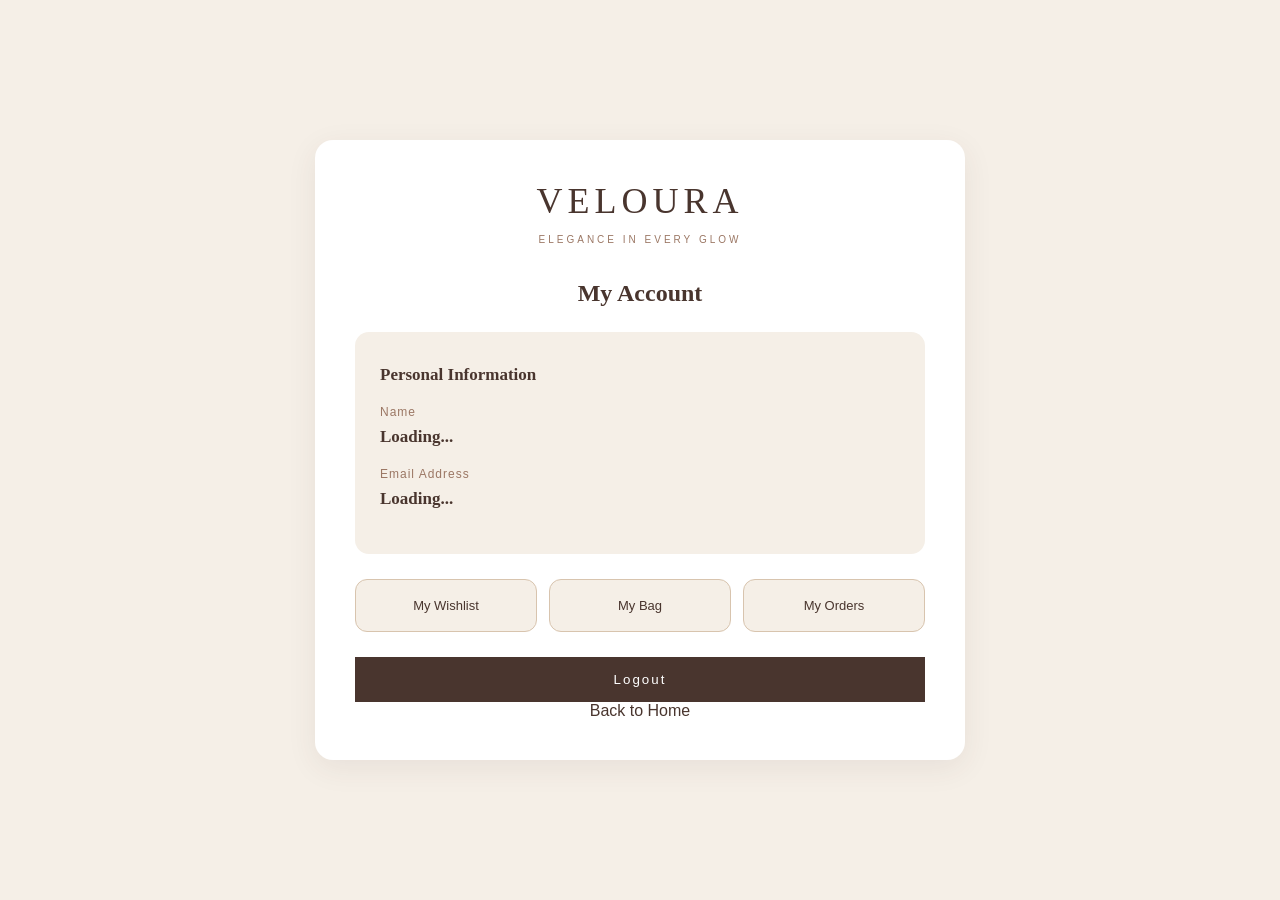
==== account.html @ f35ccfb5 "Add files via upload" ====
<!DOCTYPE html>
<html lang="en">
<head>
    <meta charset="UTF-8">
    <meta name="viewport" content="width=device-width, initial-scale=1.0">
    <title>My Account | VELOURA</title>
    <link rel="stylesheet" href="css/style.css">
</head>

<body class="auth-page">

    <div class="auth-container">

        <h1>VELOURA</h1>
        <p class="auth-tagline">ELEGANCE IN EVERY GLOW</p>

        <h2>My Account</h2>

        <div class="account-details">
            <h3>Personal Information</h3>

            <p>Name</p>
            <h3 id="customerName">Loading...</h3>

            <p>Email Address</p>
            <h3 id="customerEmail">Loading...</h3>
        </div>

        <div class="account-menu">
            <a href="wishlist.html">My Wishlist</a>
            <a href="cart.html">My Bag</a>
            <a href="orders.html">My Orders</a>
        </div>

        <button type="button" id="logoutButton" class="auth-button">
            Logout
        </button>

        <p><a href="index.html">Back to Home</a></p>

    </div>

    <script src="Js/script.js"></script>

</body>
</html>
---- css/style.css ----
/* =========================
   VELOURA - LUXURY WEBSITE
========================= */

:root {
    --ivory: #F5EFE7;
    --champagne: #D8C4AE;
    --mocha: #9B7764;
    --espresso: #49352E;
    --gold: #C6A56B;
    --white: #FFFFFF;
}

* {
    margin: 0;
    padding: 0;
    box-sizing: border-box;
}

body {
    background: var(--ivory);
    color: var(--espresso);
    font-family: 'DM Sans', sans-serif;
}

a {
    text-decoration: none;
    color: inherit;
}

h1, h2, h3 {
    font-family: 'Playfair Display', serif;
}

/* ANNOUNCEMENT */

.announcement {
    background: var(--espresso);
    color: var(--white);
    text-align: center;
    padding: 11px;
    font-size: 11px;
    letter-spacing: 2px;
}

/* NAVIGATION */

.navbar {
    display: flex;
    align-items: center;
    justify-content: space-between;
    padding: 25px 6%;
    background: var(--ivory);
}

.logo {
    font-family: 'Playfair Display', serif;
    font-size: 30px;
    letter-spacing: 5px;
    font-weight: 600;
}

.navbar nav {
    display: flex;
    gap: 35px;
}

.navbar nav a,
.nav-icons a {
    font-size: 13px;
    letter-spacing: 1px;
    transition: 0.3s;
}

.navbar nav a:hover,
.nav-icons a:hover {
    color: var(--mocha);
}

.nav-icons {
    display: flex;
    gap: 20px;
}

/* HERO SECTION */

.hero {
    min-height: 570px;
    background:
        linear-gradient(
            90deg,
            rgba(35, 24, 19, 0.65),
            rgba(35, 24, 19, 0.08)
        ),
        url('https://images.unsplash.com/photo-1601049541289-9b1b7bbbfe19?auto=format&fit=crop&w=1800&q=85');

    background-size: cover;
    background-position: center;
    display: flex;
    align-items: center;
    padding: 70px 9%;
}

.hero-content {
    max-width: 540px;
    color: var(--white);
}

.hero-label {
    font-size: 12px;
    letter-spacing: 4px;
    margin-bottom: 25px;
}

.hero h1 {
    font-size: clamp(48px, 6vw, 76px);
    line-height: 1.15;
    font-weight: 400;
    margin-bottom: 25px;
}

.hero-description {
    font-size: 14px;
    line-height: 2;
    max-width: 410px;
    margin-bottom: 35px;
}

.hero-button {
    display: inline-block;
    background: var(--ivory);
    color: var(--espresso);
    padding: 17px 30px;
    font-size: 11px;
    letter-spacing: 2px;
    transition: 0.3s;
}

.hero-button:hover {
    background: var(--gold);
}

/* CATEGORIES */

.categories {
    padding: 90px 7%;
    text-align: center;
}

.section-label {
    color: var(--mocha);
    letter-spacing: 4px;
    font-size: 11px;
    margin-bottom: 15px;
}

.categories h2 {
    font-size: 42px;
    font-weight: 400;
    margin-bottom: 45px;
}

.category-grid {
    display: grid;
    grid-template-columns: repeat(3, 1fr);
    gap: 25px;
}

.category-card {
    text-align: left;
}

.category-image {
    height: 350px;
    background-size: cover;
    background-position: center;
    transition: 0.4s;
}

.category-card:hover .category-image {
    transform: scale(1.02);
}

.skincare {
    background-image: url('https://images.unsplash.com/photo-1608248543803-ba4f8c70ae0b?auto=format&fit=crop&w=800&q=85');
}

.makeup {
    background-image: url('https://images.unsplash.com/photo-1596462502278-27bfdc403348?auto=format&fit=crop&w=800&q=85');
}

.bodycare {
    background-image: url('https://images.unsplash.com/photo-1600428853876-fb5a850b444f?auto=format&fit=crop&w=800&q=85');
}

.category-card h3 {
    font-size: 25px;
    font-weight: 400;
    margin: 20px 0 8px;
}

.category-card span {
    color: var(--mocha);
    font-size: 12px;
    letter-spacing: 1px;
}

/* FOOTER */

.footer {
    background: var(--espresso);
    color: var(--ivory);
    text-align: center;
    padding: 55px 20px;
}

.footer h2 {
    font-size: 35px;
    letter-spacing: 5px;
    font-weight: 400;
}

.footer p {
    font-size: 12px;
    letter-spacing: 2px;
    margin: 15px 0;
}

.footer small {
    display: block;
    margin-top: 30px;
    color: var(--champagne);
}

/* MOBILE RESPONSIVE */

@media (max-width: 768px) {

    .navbar {
        flex-wrap: wrap;
        gap: 20px;
    }

    .navbar nav {
        order: 3;
        width: 100%;
        justify-content: center;
        gap: 18px;
    }

    .navbar nav a {
        font-size: 11px;
    }

    .nav-icons {
        gap: 12px;
    }

    .hero {
        min-height: 480px;
        padding: 45px 7%;
    }

    .categories {
        padding: 65px 6%;
    }

    .categories h2 {
        font-size: 32px;
    }

    .category-grid {
        grid-template-columns: 1fr;
    }

    .category-image {
        height: 350px;
    }
} 
/* =========================
   VELOURA LOGIN PAGE
========================= */

.auth-page {
    min-height: 100vh;
    display: flex;
    justify-content: center;
    align-items: center;
    padding: 30px 15px;
    background: linear-gradient(135deg, #F5EFE7, #E9DCCE);
}

.auth-container {
    width: 100%;
    max-width: 440px;
    background: #FFFFFF;
    padding: 45px 40px;
    text-align: center;
    box-shadow: 0 15px 45px rgba(73, 53, 46, 0.10);
}

.auth-logo {
    font-family: 'Playfair Display', serif;
    font-size: 34px;
    letter-spacing: 6px;
    color: #49352E;
}

.auth-tagline {
    font-size: 10px;
    letter-spacing: 3px;
    color: #9B7764;
    margin: 12px 0 35px;
}

.auth-container h1 {
    font-size: 36px;
    margin: 0 0 10px;
    font-weight: 400;
}

.auth-description {
    font-size: 13px;
    color: #9B7764;
    margin-bottom: 30px;
}

.auth-container form {
    text-align: left;
}

.auth-container form > label {
    display: block;
    font-size: 12px;
    margin-bottom: 8px;
    margin-top: 20px;
}

.auth-container form > input {
    width: 100%;
    padding: 14px;
    border: 1px solid #D8C4AE;
    outline: none;
    font-family: inherit;
}

.auth-container form > input:focus {
    border-color: #9B7764;
}

.auth-options {
    display: flex;
    justify-content: space-between;
    align-items: center;
    margin: 18px 0 25px;
    font-size: 11px;
}

.remember {
    display: flex;
    align-items: center;
    gap: 5px;
}

.auth-options a,
.auth-switch a {
    color: #9B7764;
}

.auth-button,
.google-button {
    width: 100%;
    padding: 15px;
    cursor: pointer;
    font-family: inherit;
    letter-spacing: 2px;
}

.auth-button {
    background: #49352E;
    color: white;
    border: none;
    transition: 0.3s;
}

.auth-button:hover {
    background: #9B7764;
}

.auth-divider {
    margin: 25px 0;
    color: #9B7764;
    font-size: 11px;
}

.google-button {
    background: white;
    border: 1px solid #D8C4AE;
    color: #49352E;
    letter-spacing: 0;
}

.google-button:hover {
    background: #F5EFE7;
}

.auth-switch {
    font-size: 12px;
    margin-top: 28px;
}

.back-home {
    display: inline-block;
    margin-top: 25px;
    font-size: 12px;
    color: #9B7764;
}

@media (max-width: 480px) {
    .auth-container {
        padding: 35px 22px;
    }
} 
/* =========================
   VELOURA MY ACCOUNT DESIGN
========================= */

.auth-page:has(.account-details) {
    background: #F5EFE7;
    min-height: 100vh;
    padding: 40px 16px;
}

.auth-container:has(.account-details) {
    max-width: 650px;
    width: 100%;
    margin: 20px auto;
    padding: 40px;
    background: #FFFFFF;
    border-radius: 18px;
    box-shadow: 0 8px 30px rgba(73, 53, 46, 0.08);
}

.auth-container:has(.account-details) > h1 {
    margin-top: 0;
    color: #49352E;
    letter-spacing: 5px;
}

.auth-container:has(.account-details) > h2 {
    color: #49352E;
    margin: 35px 0 20px;
    text-align: center;
}

.auth-container .account-details {
    background: #F5EFE7;
    padding: 25px;
    border-radius: 14px;
    text-align: left;
    margin: 25px 0;
}

.account-details h3 {
    color: #49352E;
    font-size: 17px;
    margin: 8px 0 20px;
}

.account-details p {
    color: #9B7764;
    font-size: 12px;
    letter-spacing: 1px;
    text-align: left;
    margin: 12px 0 5px;
}

.account-menu {
    display: grid;
    grid-template-columns: repeat(3, 1fr);
    gap: 12px;
    margin: 25px 0;
}

.account-menu a {
    text-decoration: none;
    text-align: center;
    padding: 18px 8px;
    background: #F5EFE7;
    color: #49352E;
    border: 1px solid #D8C4AE;
    border-radius: 12px;
    font-size: 13px;
    transition: 0.3s;
}

.account-menu a:hover {
    background: #D8C4AE;
}

@media (max-width: 500px) {
    .auth-container:has(.account-details) {
        padding: 25px 18px;
    }

    .account-menu {
        grid-template-columns: 1fr;
    }
} 
/* VELOURA WISHLIST PAGE */

.wishlist-page {
    min-height: 65vh;
    padding: 70px 8%;
    text-align: center;
    background: #F5EFE7;
}

.wishlist-page h1 {
    color: #49352E;
    font-family: 'Playfair Display', serif;
    font-size: 42px;
    margin-bottom: 12px;
}

.wishlist-page > p {
    color: #9B7764;
    margin-bottom: 40px;
}

#wishlistContainer {
    background: #FFFFFF;
    max-width: 650px;
    margin: 0 auto;
    padding: 45px 20px;
    border-radius: 15px;
}

#wishlistContainer p {
    color: #9B7764;
    margin-bottom: 20px;
}

#wishlistContainer a {
    display: inline-block;
    color: #49352E;
    text-decoration: none;
    border-bottom: 1px solid #C6A56B;
    padding-bottom: 5px;
}
/* =========================
   VELOURA SHOP PAGE
========================= */

.shop-page {
    background: #F5EFE7;
    min-height: 70vh;
    padding-bottom: 70px;
}

.shop-heading {
    text-align: center;
    padding: 65px 20px 45px;
}

.shop-heading > p {
    color: #9B7764;
    letter-spacing: 3px;
    font-size: 12px;
}

.shop-heading h1 {
    font-family: 'Playfair Display', serif;
    font-size: 42px;
    color: #49352E;
    margin: 15px 0;
}

.shop-heading span {
    color: #9B7764;
}

.shop-filters {
    display: flex;
    justify-content: center;
    flex-wrap: wrap;
    gap: 12px;
    margin: 10px 20px 40px;
}

.shop-filters button {
    padding: 12px 22px;
    background: transparent;
    color: #49352E;
    border: 1px solid #D8C4AE;
    cursor: pointer;
    transition: 0.3s;
}

.shop-filters button:hover {
    background: #49352E;
    color: white;
}

.product-grid {
    display: grid;
    grid-template-columns: repeat(3, 1fr);
    gap: 28px;
    padding: 0 7%;
}

@media (max-width: 700px) {
    .product-grid {
        grid-template-columns: repeat(2, 1fr);
        gap: 15px;
        padding: 0 4%;
    }

    .shop-heading h1 {
        font-size: 32px;
    }
}

@media (max-width: 420px) {
    .product-grid {
        grid-template-columns: 1fr;
    }
}
/* =========================
   VELOURA LUXURY PRODUCT CARDS
========================= */

.product-card {
    background: #FFFFFF;
    padding: 16px;
    text-align: center;
    border: 1px solid #EDE3D9;
    border-radius: 14px;
    transition: transform 0.35s ease, box-shadow 0.35s ease;
    overflow: hidden;
}

.product-card:hover {
    transform: translateY(-7px);
    box-shadow: 0 12px 28px rgba(73, 53, 46, 0.13);
}

.product-image {
    height: 260px;
    background: linear-gradient(145deg, #F8F3ED, #EDE3D9);
    display: flex;
    align-items: center;
    justify-content: center;
    margin-bottom: 20px;
    overflow: hidden;
    border-radius: 10px;
}

.product-image img {
    width: 100%;
    height: 100%;
    object-fit: contain;
    display: block;
    transition: transform 0.5s ease;
}

.product-card:hover .product-image img {
    transform: scale(1.06);
}

.product-card h3 {
    color: #49352E;
    font-family: 'Playfair Display', serif;
    font-size: 18px;
    font-weight: 500;
    margin: 14px 0 10px;
}

.product-card p {
    color: #9B7764;
    font-size: 17px;
    font-weight: 600;
    margin-bottom: 18px;
}

.product-card button {
    background: #49352E;
    color: #FFFFFF;
    border: 1px solid #49352E;
    padding: 12px 15px;
    margin: 5px 3px;
    font-size: 11px;
    letter-spacing: 0.5px;
    cursor: pointer;
    transition: 0.3s ease;
}

.product-card button:hover {
    background: #C6A56B;
    border-color: #C6A56B;
    color: #FFFFFF;
}

@media (max-width: 600px) {
    .product-image {
        height: 210px;
    }

    .product-card {
        padding: 10px;
    }

    .product-card h3 {
        font-size: 15px;
    }

    .product-card button {
        padding: 10px 8px;
        font-size: 10px;
    }
}

/* VELOURA CHECKOUT DESIGN */

#checkoutContainer {
    max-width: 550px;
    margin: 30px auto;
    padding: 35px;
    background: #FFFFFF;
    border-radius: 12px;
    box-shadow: 0 5px 20px rgba(73, 53, 46, 0.08);
    text-align: left;
}

#checkoutForm {
    display: flex;
    flex-direction: column;
    gap: 12px;
}

#checkoutForm label {
    color: #49352E;
    font-weight: 600;
    margin-top: 8px;
}

#checkoutForm input,
#checkoutForm textarea {
    width: 100%;
    box-sizing: border-box;
    padding: 13px;
    border: 1px solid #D8C4AE;
    border-radius: 5px;
    background: #FDFBF9;
    font-size: 14px;
    outline: none;
}

#checkoutForm textarea {
    min-height: 90px;
    resize: vertical;
}

#checkoutForm input:focus,
#checkoutForm textarea:focus {
    border-color: #9B7764;
}

#checkoutForm button {
    margin-top: 20px;
    width: 100%;
    padding: 15px;
    cursor: pointer;
}

@media (max-width: 600px) {
    #checkoutContainer {
        margin: 20px 15px;
        padding: 22px;
    }
}
/* ORDER CONFIRMATION PAGE */

.order-page {
    min-height: 100vh;
    background: #F5EFE7;
    display: flex;
    justify-content: center;
    align-items: center;
    padding: 30px 15px;
    box-sizing: border-box;
}

.order-success {
    width: 100%;
    max-width: 550px;
    padding: 50px 30px;
    background: #FFFFFF;
    border-radius: 15px;
    text-align: center;
    box-sizing: border-box;
    box-shadow: 0 8px 30px rgba(73, 53, 46, 0.10);
}

.order-success h1 {
    color: #49352E;
    font-family: 'Playfair Display', serif;
    letter-spacing: 4px;
}

.success-icon {
    width: 65px;
    height: 65px;
    margin: 30px auto;
    border-radius: 50%;
    background: #E8DCCE;
    color: #49352E;
    font-size: 38px;
    display: flex;
    justify-content: center;
    align-items: center;
}

.order-success h2 {
    color: #49352E;
    margin-bottom: 18px;
}

.order-success p {
    color: #9B7764;
    line-height: 1.7;
}

.order-success .auth-button {
    display: inline-block;
    margin: 25px 0;
    padding: 14px 25px;
    background: #49352E;
    color: white;
    text-decoration: none;
}

.order-success > p:last-child a {
    color: #49352E;
}

@media (max-width: 480px) {
    .order-success {
        padding: 35px 20px;
    }
}
/* ABOUT US PAGE */

.about-page {
    background: #F5EFE7;
    min-height: 70vh;
}

.about-hero {
    text-align: center;
    padding: 100px 20px;
    background: #EDE3D9;
}

.about-hero > p:first-child {
    color: #9B7764;
    letter-spacing: 4px;
    font-size: 12px;
}

.about-hero h1 {
    color: #49352E;
    font-family: 'Playfair Display', serif;
    font-size: 52px;
    margin: 25px 0;
}

.about-hero > p:last-child {
    color: #9B7764;
    font-size: 16px;
}

.about-content {
    max-width: 800px;
    margin: auto;
    padding: 70px 25px;
    text-align: center;
}

.about-content h2 {
    color: #49352E;
    font-family: 'Playfair Display', serif;
    font-size: 30px;
    margin: 35px 0 15px;
}

.about-content p {
    color: #80695D;
    line-height: 1.9;
    font-size: 16px;
    margin-bottom: 25px;
}

.about-content .auth-button {
    display: inline-block;
    margin-top: 25px;
    padding: 15px 25px;
    text-decoration: none;
}

@media (max-width: 600px) {
    .about-hero h1 {
        font-size: 36px;
    }

    .about-hero {
        padding: 70px 20px;
    }
}
/* CONTACT US PAGE */

.contact-page {
    background: #F5EFE7;
    min-height: 75vh;
    padding-bottom: 70px;
}

.contact-heading {
    text-align: center;
    padding: 70px 20px 40px;
}

.contact-heading > p:first-child {
    color: #9B7764;
    letter-spacing: 4px;
    font-size: 12px;
}

.contact-heading h1 {
    color: #49352E;
    font-family: 'Playfair Display', serif;
    font-size: 45px;
    margin: 20px 0;
}

.contact-heading > p:last-child {
    color: #9B7764;
}

.contact-container {
    max-width: 950px;
    margin: auto;
    padding: 35px;
    background: #FFFFFF;
    border-radius: 12px;
    display: grid;
    grid-template-columns: 1fr 1.3fr;
    gap: 40px;
}

.contact-info h2 {
    color: #49352E;
    font-family: 'Playfair Display', serif;
    font-size: 28px;
    margin-bottom: 20px;
}

.contact-info p {
    color: #80695D;
    line-height: 1.8;
    margin-bottom: 18px;
}

#contactForm {
    display: flex;
    flex-direction: column;
    gap: 12px;
}

#contactForm label {
    color: #49352E;
    font-weight: 600;
}

#contactForm input,
#contactForm textarea {
    width: 100%;
    box-sizing: border-box;
    padding: 13px;
    border: 1px solid #D8C4AE;
    background: #FDFBF9;
    font-size: 14px;
    outline: none;
}

#contactForm textarea {
    min-height: 120px;
    resize: vertical;
}

#contactForm button {
    margin-top: 12px;
    padding: 14px;
    cursor: pointer;
}

@media (max-width: 650px) {
    .contact-container {
        grid-template-columns: 1fr;
        margin: 0 15px;
        padding: 22px;
    }

    .contact-heading h1 {
        font-size: 36px;
    }
}
.product-image img {
    width: 100%;
    height: 100%;
    object-fit: contain;
    display: block;
}
/* =========================
   VELOURA MY ORDERS DESIGN
========================= */

#ordersContainer {
    max-width: 850px;
    margin: 30px auto;
    padding: 20px;
}

#ordersContainer .product-card {
    background: #FFFFFF;
    padding: 25px;
    margin-bottom: 25px;
    border: 1px solid #EDE3D9;
    border-radius: 14px;
    text-align: left;
    box-shadow: 0 5px 18px rgba(73, 53, 46, 0.06);
}

#ordersContainer .product-card h3 {
    color: #49352E;
    margin: 15px 0;
}

#ordersContainer .product-card p {
    margin: 10px 0;
}

#ordersContainer .product-card img {
    width: 100px;
    height: 100px;
    object-fit: contain;
    background: #F5EFE7;
    border-radius: 10px;
}

#ordersContainer .product-card > div > div {
    display: flex;
    align-items: center;
    gap: 20px;
    padding: 12px 0;
    border-bottom: 1px solid #EDE3D9;
}

#ordersContainer .product-card > div > div h3 {
    margin: 5px 0;
}
/* ORDER STATUS DESIGN */

.order-status {
    display: inline-block;
    background: #E8F0E5;
    color: #456B43;
    padding: 7px 16px;
    border-radius: 20px;
    font-size: 13px;
    font-weight: 600;
    margin: 12px 0;
}

.delivery-status {
    color: #9B7764;
    font-size: 14px;
    font-weight: 600;
    margin: 8px 0 18px;
}
/* VELOURA DELIVERY TRACKER */

.delivery-tracker {
    display: flex;
    align-items: center;
    justify-content: space-between;
    margin: 30px 0;
    padding: 20px 10px;
    background: #F5EFE7;
    border-radius: 12px;
}

.delivery-step {
    display: flex;
    flex-direction: column;
    align-items: center;
    gap: 8px;
    min-width: 55px;
}

.step-icon {
    width: 34px;
    height: 34px;
    border-radius: 50%;
    border: 2px solid #D8C4AE;
    color: #9B7764;
    display: flex;
    align-items: center;
    justify-content: center;
    font-weight: bold;
}

.delivery-step.completed .step-icon {
    background: #49352E;
    border-color: #49352E;
    color: #FFFFFF;
}

.delivery-step p {
    font-size: 12px;
    color: #49352E;
    margin: 0;
}

.delivery-line {
    flex: 1;
    height: 2px;
    background: #D8C4AE;
    margin: 0 5px;
    margin-bottom: 22px;
}

@media (max-width: 500px) {
    .delivery-tracker {
        padding: 15px 5px;
    }

    .delivery-step {
        min-width: 45px;
    }

    .delivery-step p {
        font-size: 10px;
    }
}
/* =========================
   VELOURA PRODUCT DETAILS
========================= */

.product-details-page {
    max-width: 1100px;
    margin: 60px auto;
    padding: 20px;
}

.product-details-card {
    display: grid;
    grid-template-columns: 1fr 1fr;
    gap: 55px;
    align-items: center;
    background: #FFFFFF;
    padding: 35px;
    border-radius: 16px;
    box-shadow: 0 8px 30px rgba(73, 53, 46, 0.08);
}

.product-details-image {
    background: #F5EFE7;
    border-radius: 14px;
    overflow: hidden;
    height: 430px;
    display: flex;
    align-items: center;
    justify-content: center;
}

.product-details-image img {
    width: 100%;
    height: 100%;
    object-fit: contain;
}

.product-details-info > p:first-child {
    color: #C6A56B;
    letter-spacing: 3px;
    font-size: 12px;
    margin-bottom: 18px;
}

.product-details-info h2 {
    font-family: 'Playfair Display', serif;
    color: #49352E;
    font-size: 32px;
    margin-bottom: 15px;
}

.product-details-info h3 {
    color: #9B7764;
    font-size: 24px;
    margin-bottom: 20px;
}

.product-details-info p {
    color: #76645B;
    line-height: 1.8;
    margin-bottom: 20px;
}

.product-details-info button {
    background: #49352E;
    color: #FFFFFF;
    border: 1px solid #49352E;
    padding: 14px 20px;
    margin: 8px 5px 8px 0;
    cursor: pointer;
    transition: 0.3s;
}

.product-details-info button:hover {
    background: #C6A56B;
    border-color: #C6A56B;
}

@media (max-width: 700px) {
    .product-details-page {
        margin: 25px auto;
        padding: 12px;
    }

    .product-details-card {
        grid-template-columns: 1fr;
        gap: 25px;
        padding: 18px;
    }

    .product-details-image {
        height: 300px;
    }

    .product-details-info h2 {
        font-size: 25px;
    }
}
/* PRODUCT DETAILS PAGE HEADER */

body > header.header {
    background: #49352E;
    color: #FFFFFF;
    padding: 25px 5%;
    text-align: center;
}

body > header.header h1 {
    font-family: 'Playfair Display', serif;
    font-size: 34px;
    letter-spacing: 4px;
    margin-bottom: 5px;
}

body > header.header > p {
    color: #D8C4AE;
    letter-spacing: 3px;
    font-size: 11px;
    margin-bottom: 20px;
}

body > header.header nav {
    display: flex;
    justify-content: center;
    flex-wrap: wrap;
    gap: 30px;
}

body > header.header nav a {
    color: #FFFFFF;
    text-decoration: none;
    font-size: 14px;
    transition: 0.3s;
}

body > header.header nav a:hover {
    color: #C6A56B;
}
/* PRODUCT BENEFITS */

.product-benefits {
    list-style: none;
    padding: 0;
    margin: 15px 0 25px;
}

.product-benefits li {
    color: #76645B;
    font-size: 14px;
    padding: 10px 0 10px 25px;
    position: relative;
    border-bottom: 1px solid #EDE3D9;
}

.product-benefits li::before {
    content: "✓";
    color: #C6A56B;
    font-weight: bold;
    position: absolute;
    left: 0;
}
/* PRODUCT INGREDIENTS */

.product-ingredients {
    margin: 15px 0 25px;
    padding: 18px;
    background: #F5EFE7;
    border-radius: 10px;
}

.product-ingredients p {
    font-size: 14px;
    margin-bottom: 15px;
}

.product-ingredients span {
    display: inline-block;
    background: #FFFFFF;
    color: #9B7764;
    padding: 8px 14px;
    margin: 5px;
    border: 1px solid #D8C4AE;
    border-radius: 20px;
    font-size: 12px;
}
/* HOW TO USE SECTION */

.product-how-to-use {
    margin: 18px 0 28px;
}

.use-step {
    display: flex;
    align-items: center;
    gap: 15px;
    padding: 14px 0;
    border-bottom: 1px solid #EDE3D9;
}

.use-step span {
    min-width: 38px;
    height: 38px;
    background: #49352E;
    color: #FFFFFF;
    display: flex;
    align-items: center;
    justify-content: center;
    border-radius: 50%;
    font-size: 12px;
}

.use-step p {
    margin: 0;
    color: #76645B;
    font-size: 14px;
    line-height: 1.6;
}
/* PRODUCT QUANTITY SELECTOR */
.quantity-selector {
    display: flex;
    align-items: center;
    gap: 18px;
    margin: 20px 0;
}

.quantity-selector button {
    width: 38px;
    height: 38px;
    padding: 0;
    font-size: 20px;
    border-radius: 50%;
}

.quantity-selector span {
    font-size: 17px;
    font-weight: 600;
    color: #49352E;
}
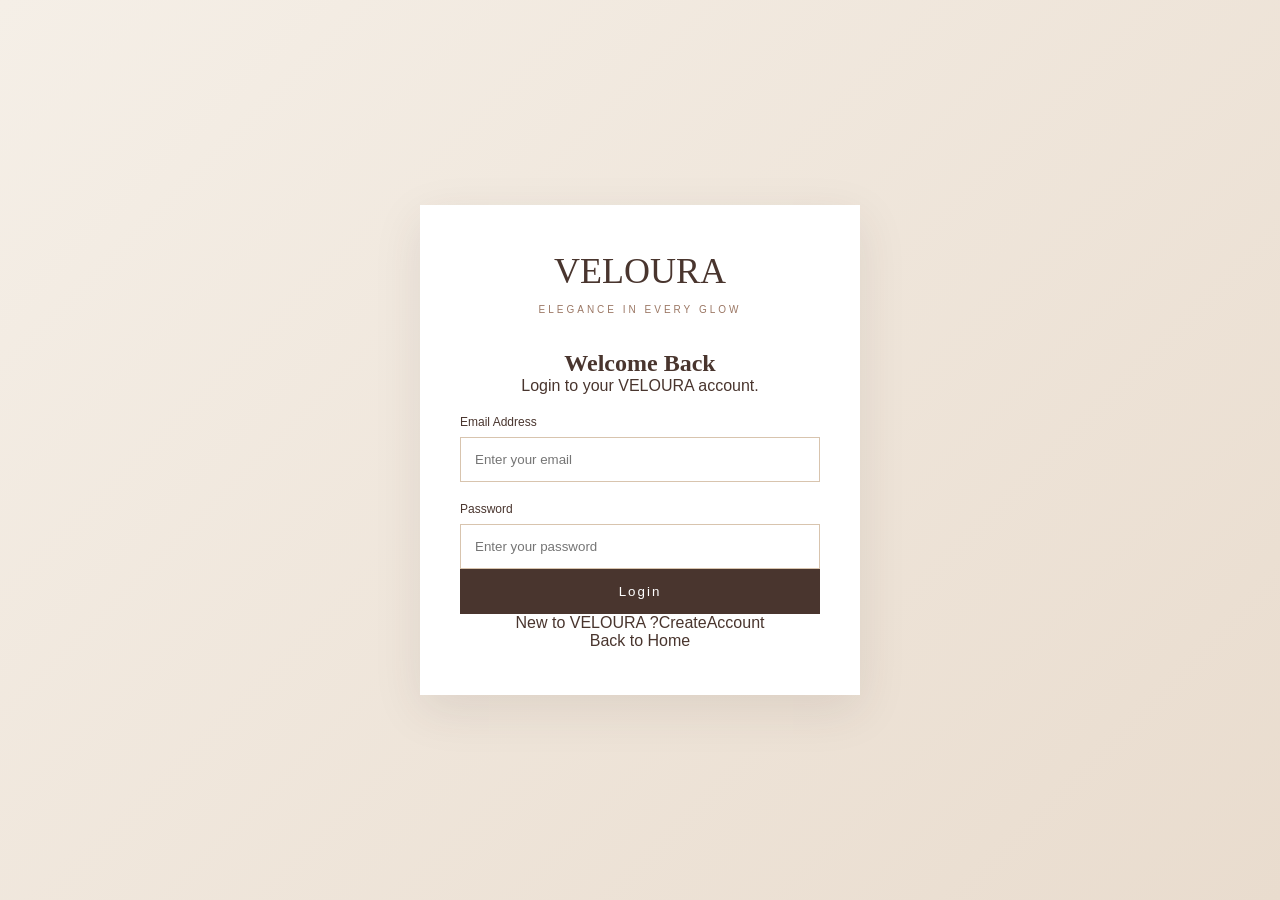
==== commit c27fbe53: "Update account.html" ====
--- a/account.html
+++ b/account.html
@@ -40,7 +40,7 @@
 
     </div>
 
-    <script src="Js/script.js"></script>
+    <script src="js/script.js"></script>
 
 </body>
-</html>+</html>
